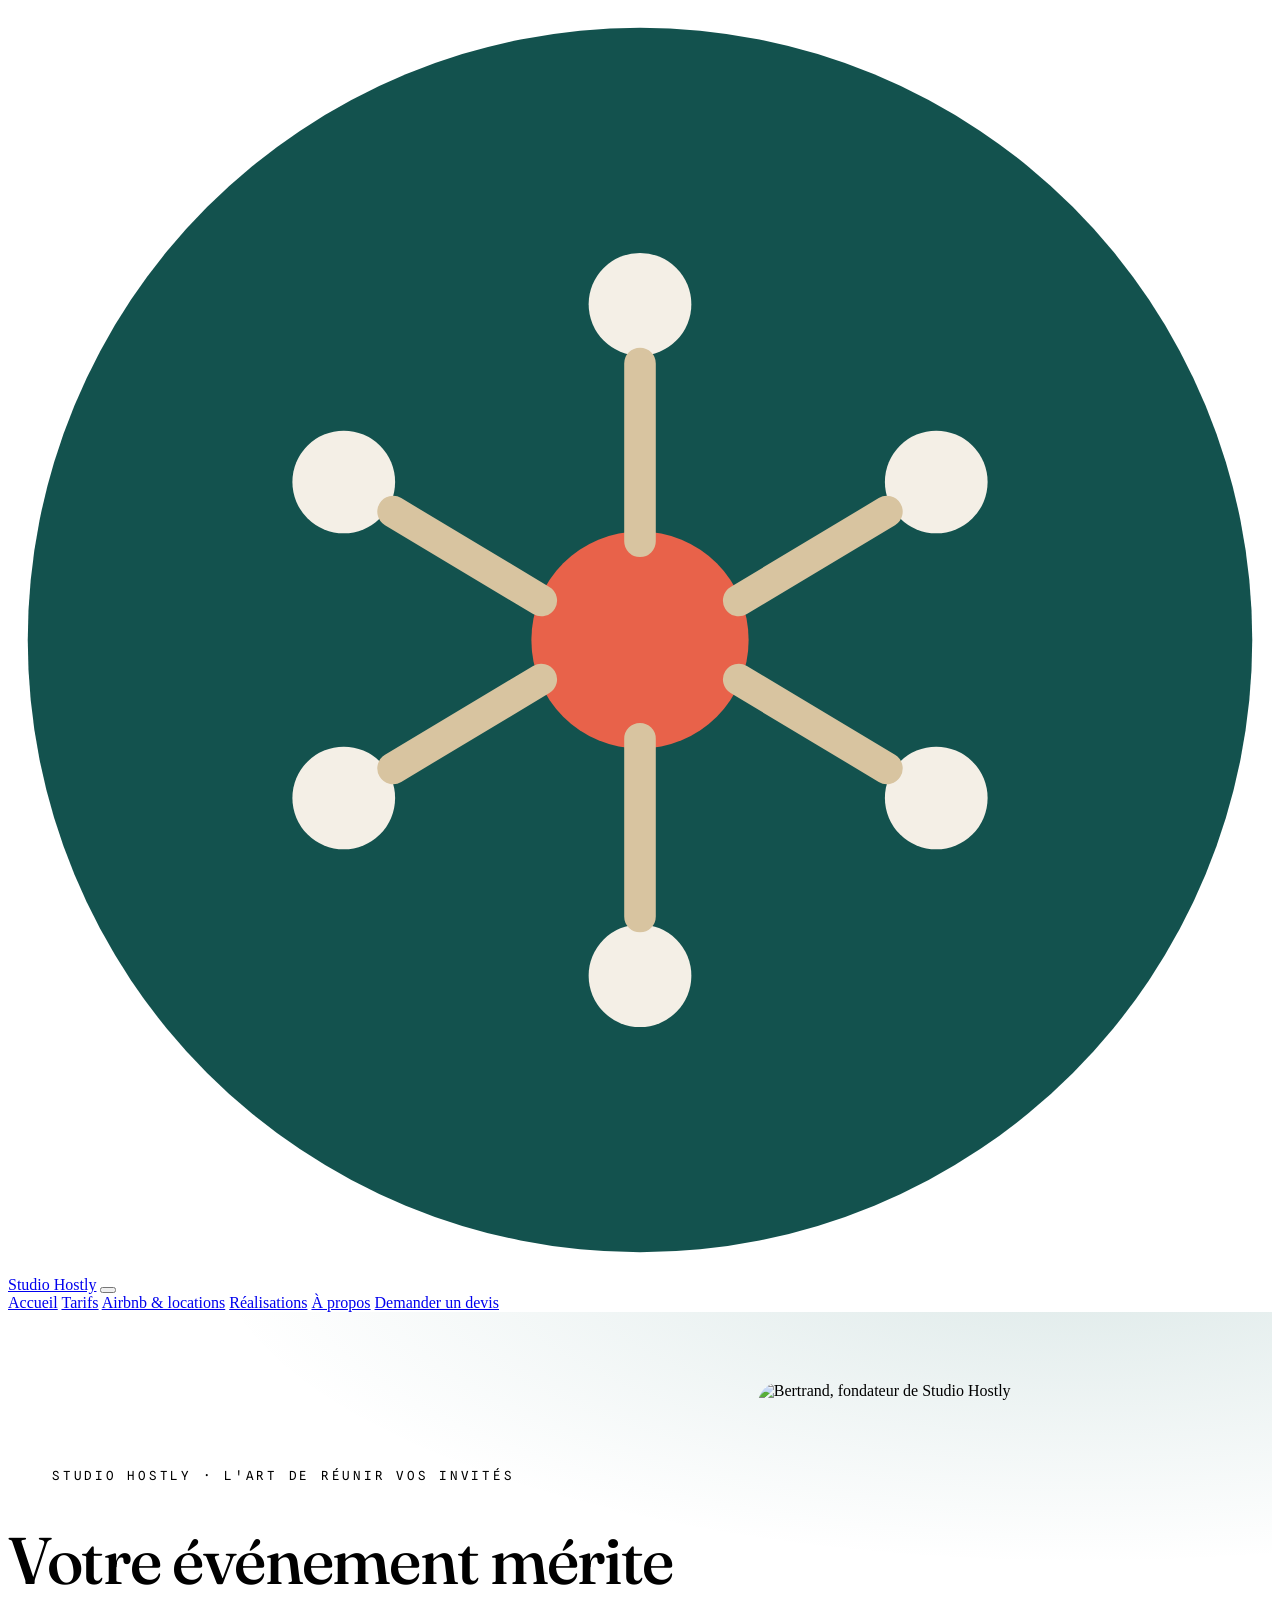
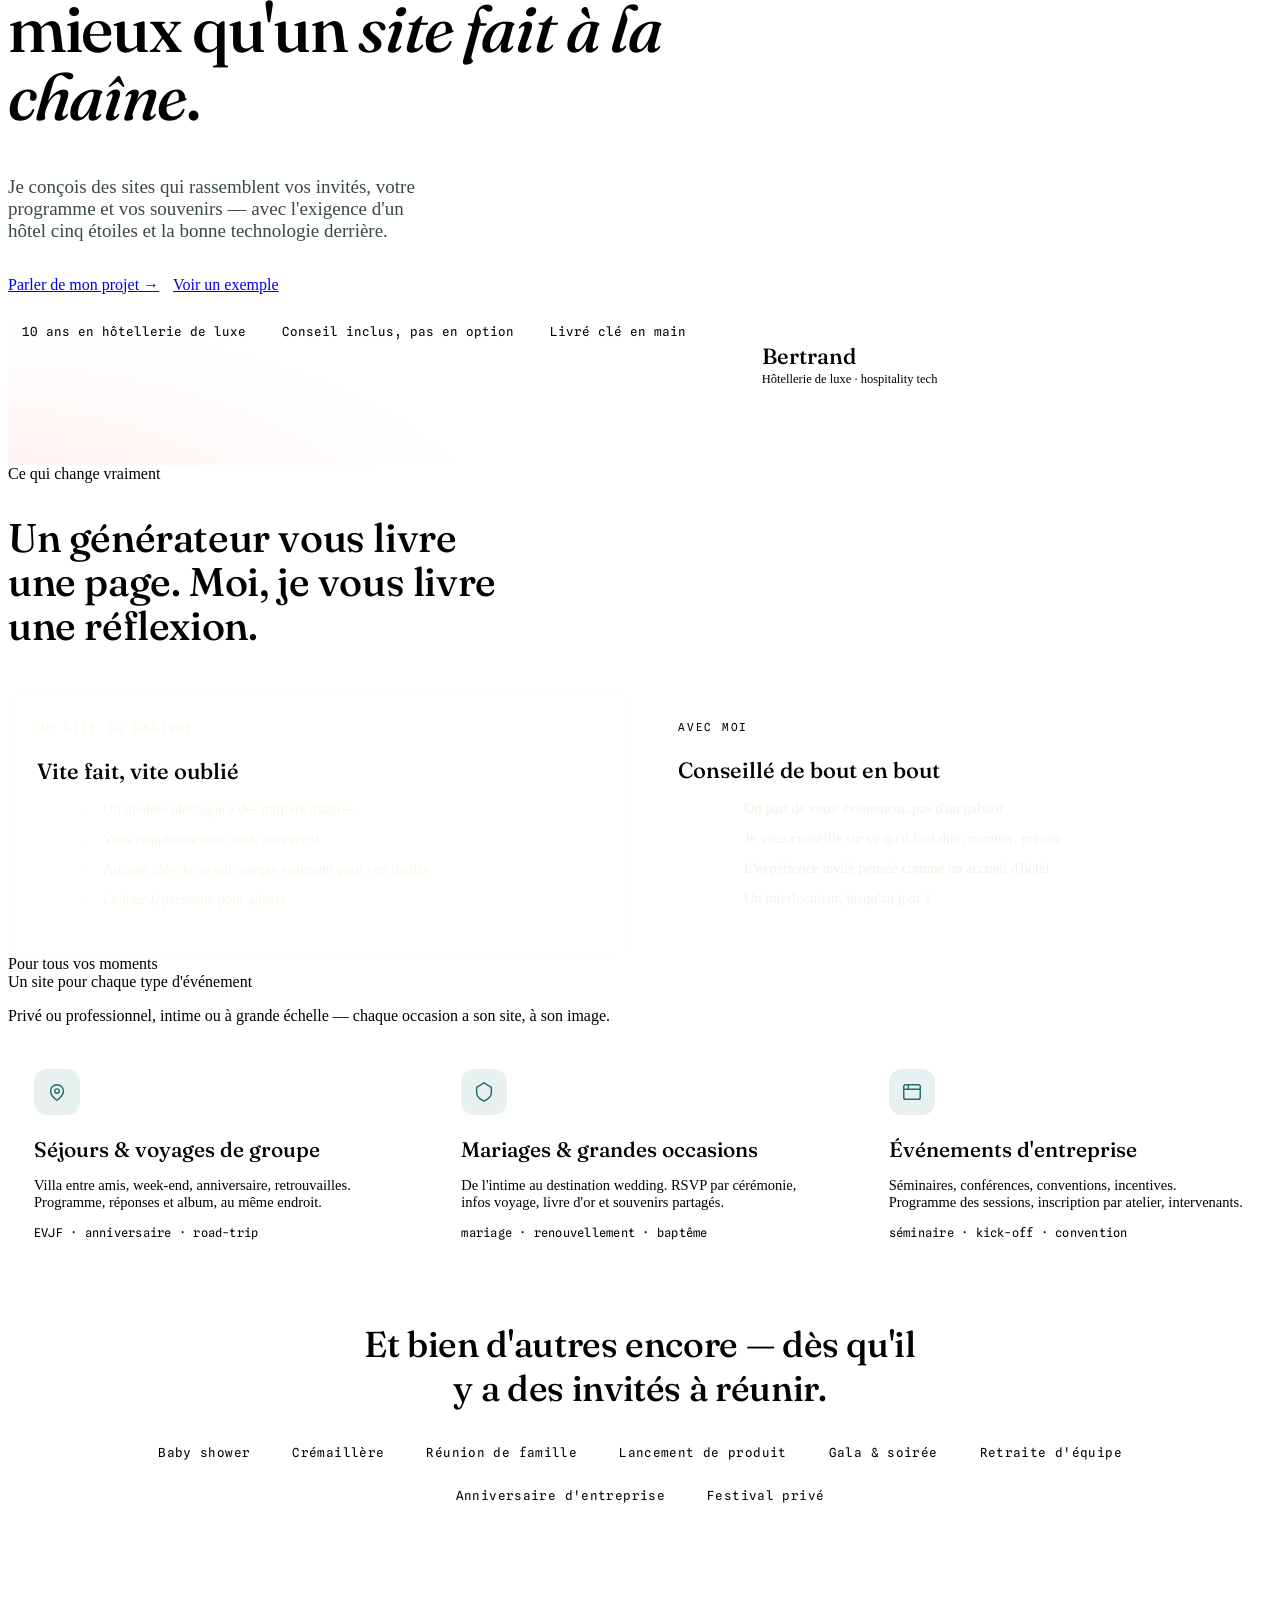
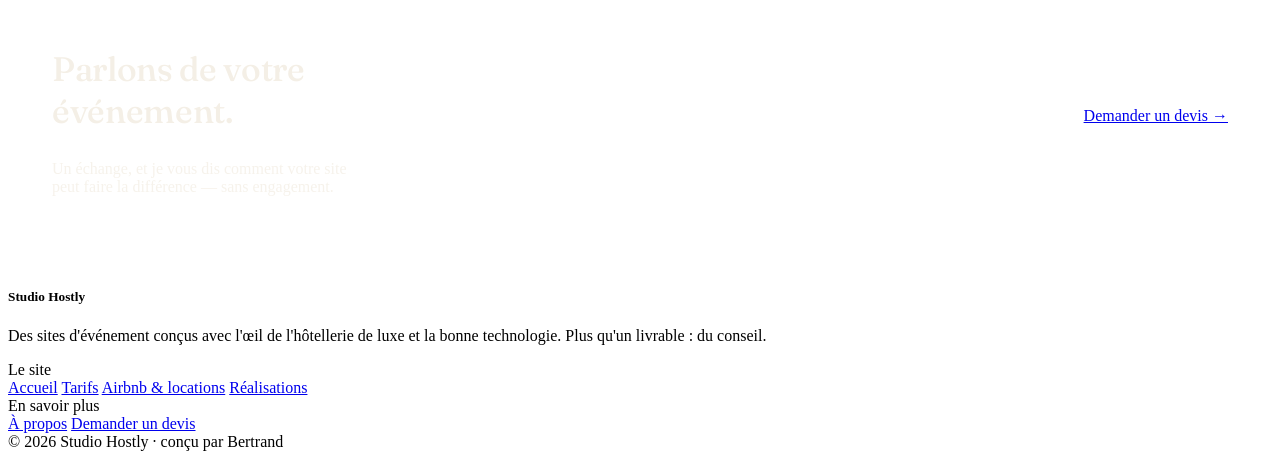
==== index.html @ 723c35ab "Add files via upload" ====
<!DOCTYPE html>
<html lang="fr">
<head>
<meta charset="UTF-8">
<meta name="viewport" content="width=device-width, initial-scale=1.0">
<title>Studio Hostly · Sites d'événement pensés comme un hôtel cinq étoiles</title>
<meta name="description" content="Des sites d'événement sur-mesure, conçus par Bertrand — dix ans d'hôtellerie de luxe et d'hospitality tech. Plus qu'un livrable : du conseil.">
<link rel="preconnect" href="https://fonts.googleapis.com">
<link rel="preconnect" href="https://fonts.gstatic.com" crossorigin>
<link href="https://fonts.googleapis.com/css2?family=Fraunces:ital,opsz,wght@0,9..144,400;0,9..144,500;0,9..144,600;1,9..144,400;1,9..144,500&family=Spline+Sans:wght@400;500;600&family=Spline+Sans+Mono:wght@400;500&display=swap" rel="stylesheet">
<link rel="icon" type="image/svg+xml" href="assets/logo.svg">
<link rel="stylesheet" href="assets/style.css">
<style>
  /* ---- Hero ---- */
  .hero{position:relative;overflow:hidden;padding:70px 0 40px}
  .hero::before{
    content:"";position:absolute;inset:0;pointer-events:none;
    background:
      radial-gradient(120% 75% at 85% -10%,rgba(31,111,106,.16),transparent 58%),
      radial-gradient(80% 55% at -5% 110%,rgba(232,98,74,.10),transparent 55%);
  }
  .hero-grid{position:relative;display:grid;grid-template-columns:1.15fr .85fr;gap:54px;align-items:center}
  .eyebrow{
    font-family:'Spline Sans Mono',monospace;font-size:12.5px;letter-spacing:.22em;
    text-transform:uppercase;color:var(--sea);display:flex;align-items:center;gap:10px;margin-bottom:24px;
  }
  .eyebrow::before{content:"";width:34px;height:1px;background:var(--sea)}
  h1{
    font-family:'Fraunces',serif;font-weight:500;
    font-size:clamp(38px,5.6vw,66px);line-height:1.03;letter-spacing:-.02em;
  }
  h1 em{font-style:italic;color:var(--sea)}
  .hero p.lede{margin-top:24px;font-size:clamp(16px,1.7vw,19px);color:#3a4a47;max-width:46ch}
  .hero-cta{margin-top:34px;display:flex;gap:14px;flex-wrap:wrap}
  .hero-meta{
    margin-top:30px;display:flex;gap:22px;flex-wrap:wrap;
    font-family:'Spline Sans Mono',monospace;font-size:12.5px;color:var(--muted);
  }
  .hero-meta span{display:inline-flex;align-items:center;gap:8px}
  .hero-meta span::before{content:"";width:6px;height:6px;border-radius:50%;background:var(--coral)}

  /* ---- Portrait ---- */
  .portrait-card{position:relative}
  .portrait{
    position:relative;border-radius:22px;overflow:hidden;
    box-shadow:var(--shadow-lg);background:var(--paper-2);
    aspect-ratio:4/5;
  }
  .portrait img{width:100%;height:100%;object-fit:cover;display:block}
  /* placeholder shown until a real photo is dropped in */
  .portrait .ph{
    position:absolute;inset:0;display:flex;flex-direction:column;
    align-items:center;justify-content:center;gap:12px;color:var(--sea-deep);
    background:linear-gradient(160deg,#e9e0cf,#d8c4a0);
  }
  .portrait .ph svg{opacity:.55}
  .portrait .ph small{font-family:'Spline Sans Mono',monospace;font-size:11px;letter-spacing:.14em;text-transform:uppercase}
  .sig{
    position:absolute;left:-14px;bottom:24px;
    background:#fff;border:1px solid var(--line);border-radius:14px;
    padding:14px 18px;box-shadow:var(--shadow);max-width:230px;
  }
  .sig .name{font-family:'Fraunces',serif;font-size:22px;font-weight:500}
  .sig .role{font-size:12.5px;color:var(--muted);margin-top:2px}

  /* ---- Manifesto (advisory vs AI) ---- */
  .manifesto{background:var(--ink);color:var(--paper)}
  .manifesto .sec-kicker{color:var(--sand)}
  .manifesto h2{font-family:'Fraunces',serif;font-weight:500;font-size:clamp(26px,3.6vw,40px);line-height:1.1;letter-spacing:-.01em;max-width:20ch}
  .compare{display:grid;grid-template-columns:1fr 1fr;gap:20px;margin-top:42px}
  .col{border-radius:18px;padding:30px 28px}
  .col.basic{background:rgba(244,239,230,.05);border:1px solid rgba(244,239,230,.14)}
  .col.you{background:linear-gradient(165deg,var(--sea),var(--sea-deep))}
  .col h3{font-family:'Fraunces',serif;font-weight:500;font-size:22px;margin-bottom:6px}
  .col .tag{font-family:'Spline Sans Mono',monospace;font-size:11px;letter-spacing:.16em;text-transform:uppercase;margin-bottom:18px;display:block}
  .col.basic .tag{color:rgba(244,239,230,.55)}
  .col.you .tag{color:var(--sand)}
  .col ul{list-style:none;display:flex;flex-direction:column;gap:13px}
  .col li{font-size:14.5px;padding-left:26px;position:relative;color:rgba(244,239,230,.9)}
  .col.basic li{color:rgba(244,239,230,.6)}
  .col.basic li::before{content:"–";position:absolute;left:4px;color:rgba(244,239,230,.4)}
  .col.you li::before{content:"";position:absolute;left:0;top:7px;width:11px;height:11px;border-radius:50%;border:2px solid var(--sand)}

  /* ---- Event types ---- */
  .types-grid{display:grid;grid-template-columns:repeat(3,1fr);gap:18px;margin-top:8px}
  .type{
    background:var(--card);border:1px solid var(--line);border-radius:18px;
    padding:28px 26px;transition:transform .35s cubic-bezier(.2,.8,.2,1),box-shadow .35s;
  }
  .type:hover{transform:translateY(-5px);box-shadow:var(--shadow-lg)}
  .type .ico{
    width:46px;height:46px;border-radius:13px;display:flex;align-items:center;justify-content:center;
    background:rgba(31,111,106,.1);margin-bottom:18px;
  }
  .type h3{font-family:'Fraunces',serif;font-weight:500;font-size:21px;margin-bottom:8px}
  .type p{font-size:14.5px;color:var(--muted)}
  .type .ex{margin-top:14px;font-family:'Spline Sans Mono',monospace;font-size:12px;color:var(--sea);letter-spacing:.02em}

  /* ---- Banner all events ---- */
  .ribbon{
    background:var(--paper-2);border-radius:22px;padding:44px 40px;text-align:center;
  }
  .ribbon h2{font-family:'Fraunces',serif;font-weight:500;font-size:clamp(24px,3.4vw,36px);letter-spacing:-.01em;max-width:24ch;margin:0 auto}
  .pills{display:flex;flex-wrap:wrap;gap:10px;justify-content:center;margin-top:26px}
  .pill{
    font-family:'Spline Sans Mono',monospace;font-size:12.5px;letter-spacing:.03em;
    background:#fff;border:1px solid var(--line);border-radius:100px;padding:9px 16px;color:var(--sea-deep);
  }

  /* ---- CTA strip ---- */
  .cta-strip{
    background:linear-gradient(160deg,var(--sea-deep),var(--sea));color:#f4efe6;
    border-radius:24px;padding:54px 44px;display:flex;align-items:center;justify-content:space-between;gap:30px;flex-wrap:wrap;
  }
  .cta-strip h2{font-family:'Fraunces',serif;font-weight:500;font-size:clamp(24px,3.2vw,34px);max-width:18ch;letter-spacing:-.01em}
  .cta-strip p{color:rgba(244,239,230,.8);margin-top:8px;max-width:40ch}

  @media(max-width:820px){
    .hero-grid{grid-template-columns:1fr;gap:40px}
    .portrait-card{max-width:360px}
    .compare{grid-template-columns:1fr}
    .types-grid{grid-template-columns:1fr}
    .cta-strip{flex-direction:column;align-items:flex-start}
  }
</style>
</head>
<body>

<!-- NAV -->
<nav class="nav">
  <div class="nav-inner">
    <a href="index.html" class="brand"><svg class="mark" viewBox="0 0 64 64" fill="none" xmlns="http://www.w3.org/2000/svg" aria-label="Studio Hostly"><circle cx="32" cy="32" r="31" fill="#13524e"/><circle cx="32" cy="32" r="5.5" fill="#e8624a"/><circle cx="32" cy="15" r="2.6" fill="#f4efe6"/><circle cx="47" cy="24" r="2.6" fill="#f4efe6"/><circle cx="47" cy="40" r="2.6" fill="#f4efe6"/><circle cx="32" cy="49" r="2.6" fill="#f4efe6"/><circle cx="17" cy="40" r="2.6" fill="#f4efe6"/><circle cx="17" cy="24" r="2.6" fill="#f4efe6"/><path d="M32 18 L32 27 M44.5 25.5 L37 30 M44.5 38.5 L37 34 M32 46 L32 37 M19.5 38.5 L27 34 M19.5 25.5 L27 30" stroke="#d8c4a0" stroke-width="1.6" stroke-linecap="round"/></svg>Studio Hostly</a>
    <button class="burger" aria-label="Menu"><span></span><span></span><span></span></button>
    <div class="nav-links">
      <a href="index.html" class="active">Accueil</a>
      <a href="tarifs.html">Tarifs</a>
      <a href="airbnb.html">Airbnb &amp; locations</a>
      <a href="realisations.html">Réalisations</a>
      <a href="a-propos.html">À propos</a>
      <a href="contact.html" class="nav-cta">Demander un devis</a>
    </div>
  </div>
</nav>

<!-- HERO -->
<header class="hero">
  <div class="wrap hero-grid">
    <div>
      <div class="eyebrow">Studio Hostly · l'art de réunir vos invités</div>
      <h1>Votre événement mérite mieux qu'un <em>site fait à la chaîne</em>.</h1>
      <p class="lede">Je conçois des sites qui rassemblent vos invités, votre programme et vos souvenirs — avec l'exigence d'un hôtel cinq étoiles et la bonne technologie derrière.</p>
      <div class="hero-cta">
        <a href="contact.html" class="btn btn-primary">Parler de mon projet →</a>
        <a href="realisations.html" class="btn btn-ghost">Voir un exemple</a>
      </div>
      <div class="hero-meta">
        <span>10 ans en hôtellerie de luxe</span>
        <span>Conseil inclus, pas en option</span>
        <span>Livré clé en main</span>
      </div>
    </div>

    <div class="portrait-card">
      <div class="portrait">
        <img src="assets/bertrand.jpg" alt="Bertrand, fondateur de Studio Hostly">
      </div>
      <div class="sig">
        <div class="name">Bertrand</div>
        <div class="role">Hôtellerie de luxe · hospitality tech</div>
      </div>
    </div>
  </div>
</header>

<!-- MANIFESTO : advisory vs basic AI -->
<section class="manifesto">
  <div class="wrap">
    <div class="reveal">
      <div class="sec-kicker">Ce qui change vraiment</div>
      <h2>Un générateur vous livre une page. Moi, je vous livre une réflexion.</h2>
    </div>
    <div class="compare reveal">
      <div class="col basic">
        <span class="tag">Un site IA basique</span>
        <h3>Vite fait, vite oublié</h3>
        <ul>
          <li>Un modèle identique à des milliers d'autres</li>
          <li>Vous remplissez tout, seul, sans recul</li>
          <li>Aucune idée de ce qui compte vraiment pour vos invités</li>
          <li>Le jour J, personne pour ajuster</li>
        </ul>
      </div>
      <div class="col you">
        <span class="tag">Avec moi</span>
        <h3>Conseillé de bout en bout</h3>
        <ul>
          <li>On part de votre événement, pas d'un gabarit</li>
          <li>Je vous conseille sur ce qu'il faut dire, montrer, prévoir</li>
          <li>L'expérience invité pensée comme un accueil d'hôtel</li>
          <li>Un interlocuteur, jusqu'au jour J</li>
        </ul>
      </div>
    </div>
  </div>
</section>

<!-- EVENT TYPES -->
<section>
  <div class="wrap">
    <div class="sec-head reveal">
      <div class="sec-kicker">Pour tous vos moments</div>
      <div class="sec-title">Un site pour chaque type d'événement</div>
      <p>Privé ou professionnel, intime ou à grande échelle — chaque occasion a son site, à son image.</p>
    </div>
    <div class="types-grid">
      <div class="type reveal">
        <div class="ico"><svg width="22" height="22" viewBox="0 0 24 24" fill="none" stroke="#1f6f6a" stroke-width="1.6"><path d="M12 21s-7-4.6-7-10a7 7 0 0 1 14 0c0 5.4-7 10-7 10z"/><circle cx="12" cy="11" r="2.4"/></svg></div>
        <h3>Séjours &amp; voyages de groupe</h3>
        <p>Villa entre amis, week-end, anniversaire, retrouvailles. Programme, réponses et album, au même endroit.</p>
        <div class="ex">EVJF · anniversaire · road-trip</div>
      </div>
      <div class="type reveal">
        <div class="ico"><svg width="22" height="22" viewBox="0 0 24 24" fill="none" stroke="#1f6f6a" stroke-width="1.6"><path d="M12 2 4 7v6c0 5 8 9 8 9s8-4 8-9V7z"/></svg></div>
        <h3>Mariages &amp; grandes occasions</h3>
        <p>De l'intime au destination wedding. RSVP par cérémonie, infos voyage, livre d'or et souvenirs partagés.</p>
        <div class="ex">mariage · renouvellement · baptême</div>
      </div>
      <div class="type reveal">
        <div class="ico"><svg width="22" height="22" viewBox="0 0 24 24" fill="none" stroke="#1f6f6a" stroke-width="1.6"><rect x="3" y="4" width="18" height="16" rx="2"/><path d="M3 9h18M8 4v5"/></svg></div>
        <h3>Événements d'entreprise</h3>
        <p>Séminaires, conférences, conventions, incentives. Programme des sessions, inscription par atelier, intervenants.</p>
        <div class="ex">séminaire · kick-off · convention</div>
      </div>
    </div>
  </div>
</section>

<!-- RIBBON : all events -->
<section style="padding-top:10px">
  <div class="wrap">
    <div class="ribbon reveal">
      <h2>Et bien d'autres encore — dès qu'il y a des invités à réunir.</h2>
      <div class="pills">
        <span class="pill">Baby shower</span>
        <span class="pill">Crémaillère</span>
        <span class="pill">Réunion de famille</span>
        <span class="pill">Lancement de produit</span>
        <span class="pill">Gala &amp; soirée</span>
        <span class="pill">Retraite d'équipe</span>
        <span class="pill">Anniversaire d'entreprise</span>
        <span class="pill">Festival privé</span>
      </div>
    </div>
  </div>
</section>

<!-- CTA -->
<section style="padding-top:10px">
  <div class="wrap">
    <div class="cta-strip reveal">
      <div>
        <h2>Parlons de votre événement.</h2>
        <p>Un échange, et je vous dis comment votre site peut faire la différence — sans engagement.</p>
      </div>
      <a href="contact.html" class="btn btn-primary">Demander un devis →</a>
    </div>
  </div>
</section>

<!-- FOOTER -->
<footer class="foot">
  <div class="foot-inner">
    <div>
      <h5>Studio Hostly</h5>
      <p>Des sites d'événement conçus avec l'œil de l'hôtellerie de luxe et la bonne technologie. Plus qu'un livrable : du conseil.</p>
    </div>
    <div>
      <div class="foot-label">Le site</div>
      <a href="index.html">Accueil</a>
      <a href="tarifs.html">Tarifs</a>
      <a href="airbnb.html">Airbnb &amp; locations</a>
      <a href="realisations.html">Réalisations</a>
    </div>
    <div>
      <div class="foot-label">En savoir plus</div>
      <a href="a-propos.html">À propos</a>
      <a href="contact.html">Demander un devis</a>
    </div>
  </div>
  <div class="foot-bottom">© 2026 Studio Hostly · conçu par Bertrand</div>
</footer>

<script src="assets/app.js"></script>
</body>
</html>
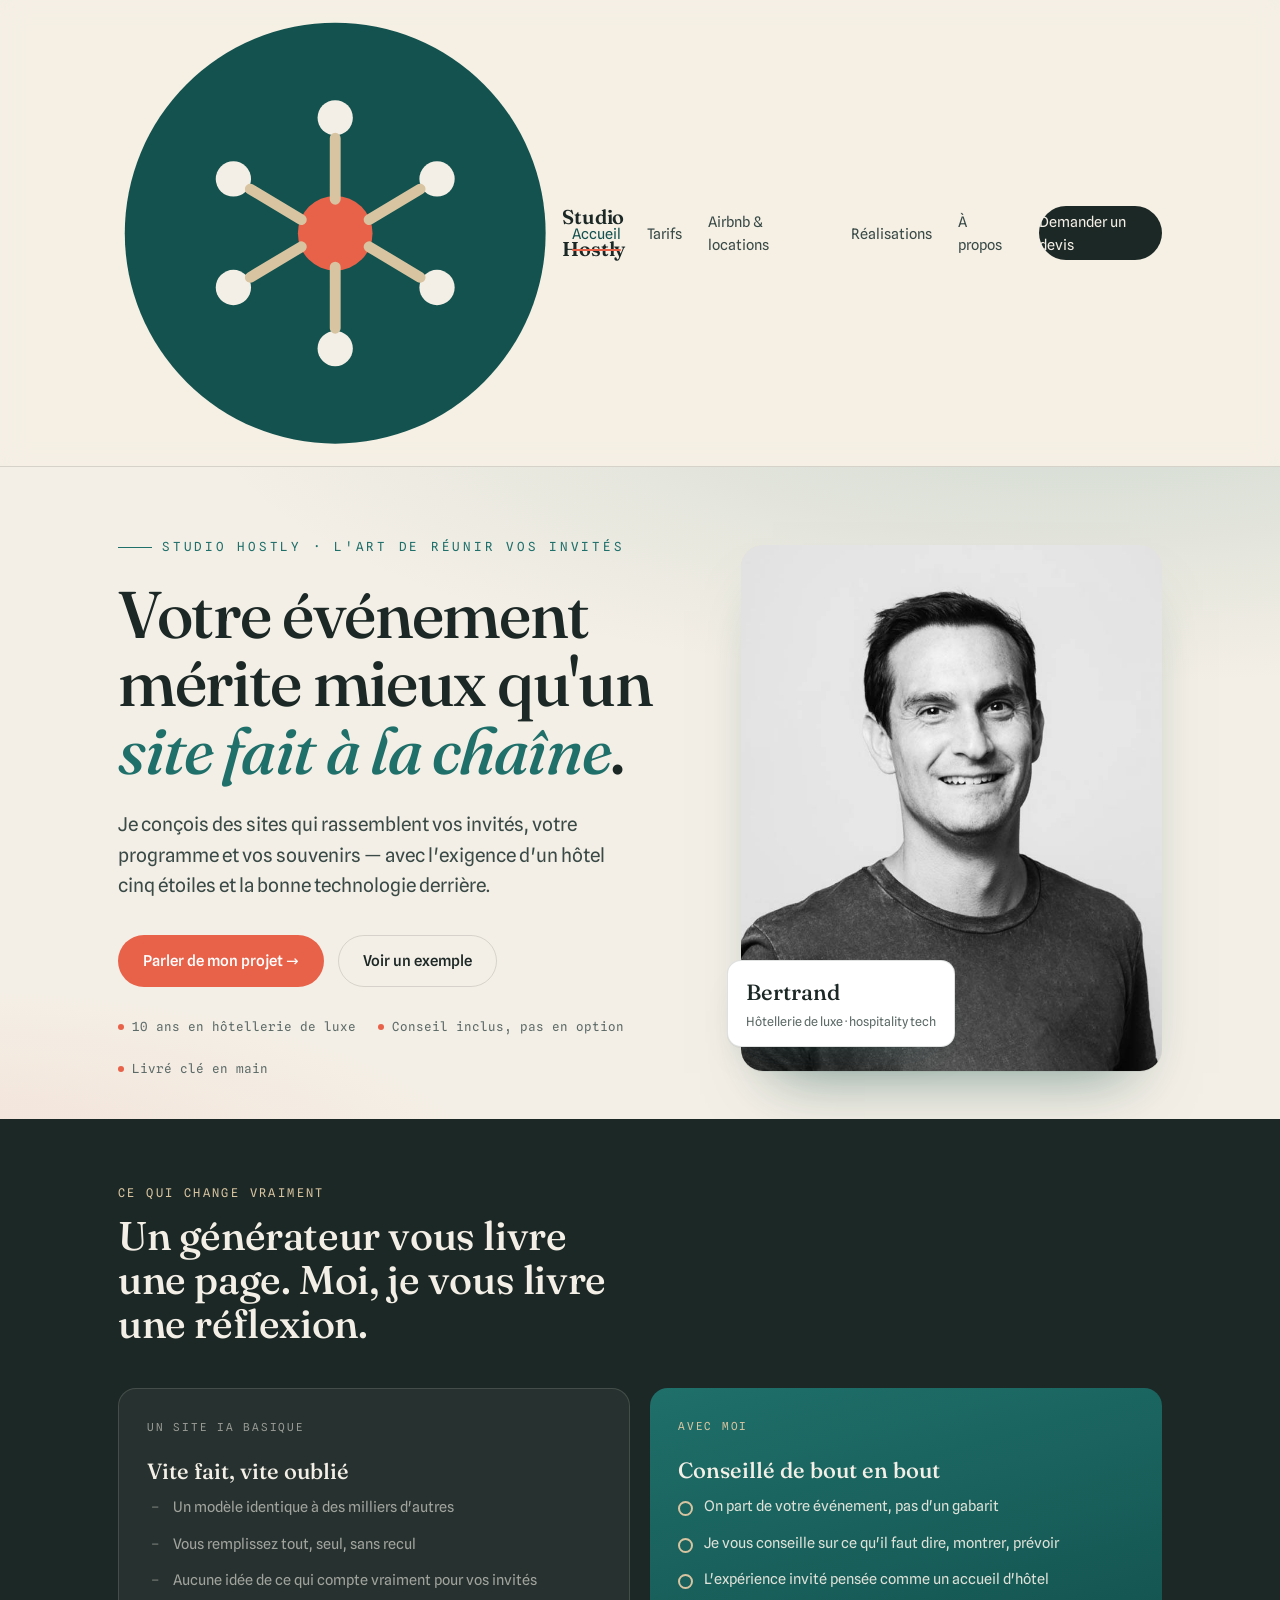
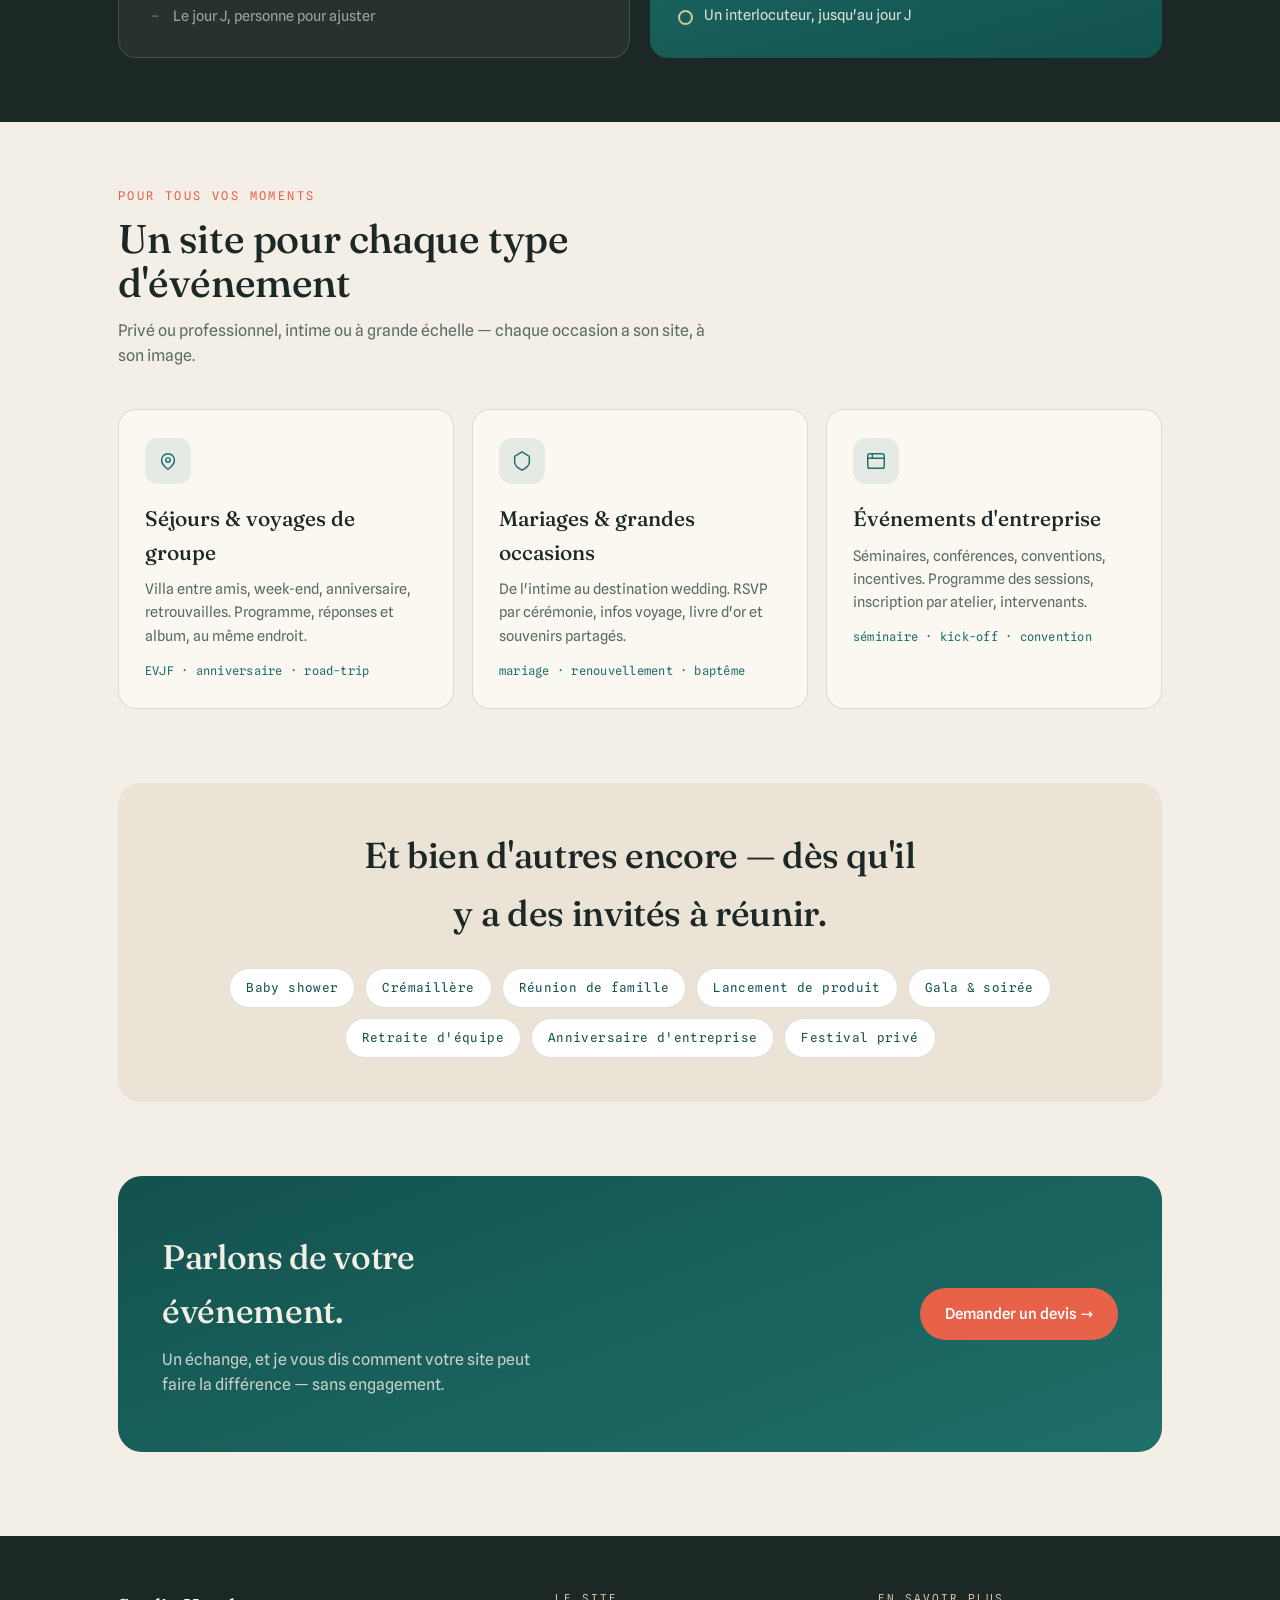
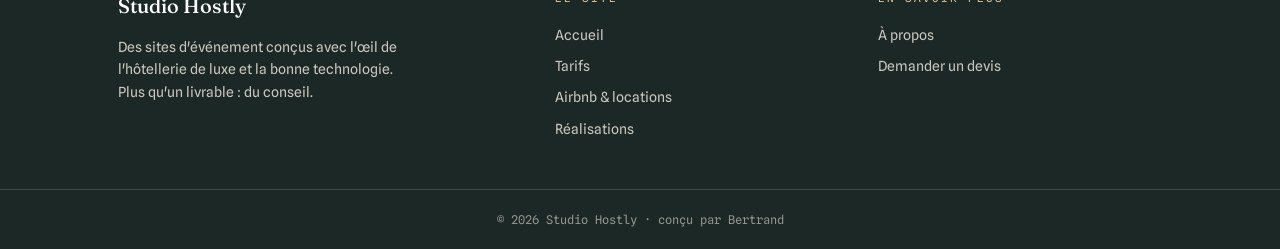
==== commit b652a44e: "Update image source path for Bertrand's portraitFix portrait image path" ====
--- a/index.html
+++ b/index.html
@@ -162,7 +162,7 @@
 
     <div class="portrait-card">
       <div class="portrait">
-        <img src="assets/bertrand.jpg" alt="Bertrand, fondateur de Studio Hostly">
+        <img src="bertrand.jpg" alt="Bertrand, fondateur de Studio Hostly">
       </div>
       <div class="sig">
         <div class="name">Bertrand</div>
--- a/assets/style.css
+++ b/assets/style.css
@@ -0,0 +1,135 @@
+/* ============================================================
+   Sur-Mesure — feuille de style partagée
+   Palette hôtellerie / bord de mer · classe & contemporain
+   ============================================================ */
+:root{
+  --ink:#1c2826;
+  --paper:#f4efe6;
+  --paper-2:#ebe3d5;
+  --card:#fbf8f1;
+  --sea:#1f6f6a;
+  --sea-deep:#13524e;
+  --coral:#e8624a;
+  --sand:#d8c4a0;
+  --muted:#5d6b68;
+  --line:rgba(28,40,38,.14);
+  --shadow:0 1px 0 rgba(28,40,38,.06), 0 18px 40px -28px rgba(19,82,78,.5);
+  --shadow-lg:0 1px 0 rgba(28,40,38,.06), 0 34px 60px -32px rgba(19,82,78,.55);
+}
+*{box-sizing:border-box;margin:0;padding:0}
+html{scroll-behavior:smooth}
+body{
+  background:var(--paper);color:var(--ink);
+  font-family:'Spline Sans',system-ui,sans-serif;
+  line-height:1.6;-webkit-font-smoothing:antialiased;overflow-x:hidden;
+}
+a{color:inherit;text-decoration:none}
+.wrap{max-width:1100px;margin:0 auto;padding:0 28px}
+.serif{font-family:'Fraunces',serif}
+.mono{font-family:'Spline Sans Mono',monospace}
+
+/* ---------- Nav ---------- */
+.nav{
+  position:sticky;top:0;z-index:50;
+  background:rgba(244,239,230,.82);
+  backdrop-filter:saturate(180%) blur(14px);
+  border-bottom:1px solid var(--line);
+}
+.nav-inner{
+  max-width:1100px;margin:0 auto;padding:16px 28px;
+  display:flex;align-items:center;justify-content:space-between;gap:20px;
+}
+.brand{
+  font-family:'Fraunces',serif;font-weight:600;font-size:20px;letter-spacing:-.01em;
+  display:flex;align-items:center;gap:10px;
+}
+.brand .mark{
+  width:30px;height:30px;flex:none;display:block;
+}
+.brand .mark svg, .brand svg.mark{width:100%;height:100%;display:block}
+.nav-links{display:flex;gap:26px;align-items:center}
+.nav-links a{
+  font-size:14.5px;color:#3a4a47;position:relative;padding:4px 0;
+  transition:color .2s;
+}
+.nav-links a:hover{color:var(--sea-deep)}
+.nav-links a.active{color:var(--sea-deep)}
+.nav-links a.active::after{
+  content:"";position:absolute;left:0;right:0;bottom:-2px;height:2px;
+  background:var(--coral);border-radius:2px;
+}
+.nav-cta{
+  background:var(--ink);color:var(--paper)!important;
+  padding:9px 18px;border-radius:100px;font-size:14px;
+  transition:transform .2s,background .2s;
+}
+.nav-cta:hover{transform:translateY(-1px);background:var(--sea-deep)}
+.burger{display:none;background:none;border:0;cursor:pointer;padding:6px}
+.burger span{display:block;width:22px;height:2px;background:var(--ink);margin:4px 0;border-radius:2px;transition:.3s}
+
+/* ---------- Buttons ---------- */
+.btn{
+  display:inline-flex;align-items:center;gap:9px;
+  font-size:15px;font-weight:500;padding:13px 24px;border-radius:100px;
+  cursor:pointer;border:1px solid transparent;transition:transform .2s,box-shadow .2s,background .2s;
+}
+.btn-primary{background:var(--coral);color:#fff}
+.btn-primary:hover{transform:translateY(-2px);box-shadow:0 14px 28px -14px rgba(232,98,74,.7)}
+.btn-ghost{background:transparent;border-color:var(--line);color:var(--ink)}
+.btn-ghost:hover{border-color:var(--sea);color:var(--sea-deep)}
+.btn-dark{background:var(--ink);color:var(--paper)}
+.btn-dark:hover{transform:translateY(-2px);background:var(--sea-deep)}
+
+/* ---------- Section helpers ---------- */
+section{padding:64px 0}
+.sec-kicker{
+  font-family:'Spline Sans Mono',monospace;font-size:12px;
+  letter-spacing:.2em;text-transform:uppercase;color:var(--coral);margin-bottom:12px;
+}
+.sec-title{
+  font-family:'Fraunces',serif;font-weight:500;
+  font-size:clamp(26px,4vw,40px);letter-spacing:-.01em;line-height:1.08;
+}
+.sec-head{margin-bottom:40px;max-width:60ch}
+.sec-head p{margin-top:14px;color:var(--muted);font-size:16px}
+
+/* ---------- Footer ---------- */
+.foot{
+  background:var(--ink);color:rgba(244,239,230,.8);margin-top:20px;
+}
+.foot-inner{
+  max-width:1100px;margin:0 auto;padding:54px 28px 40px;
+  display:grid;grid-template-columns:1.4fr 1fr 1fr;gap:40px;
+}
+.foot h5{font-family:'Fraunces',serif;color:#fff;font-weight:500;font-size:20px;margin-bottom:14px}
+.foot p{font-size:14px;max-width:38ch}
+.foot a{display:block;font-size:14px;color:rgba(244,239,230,.8);margin-bottom:9px;transition:color .2s}
+.foot a:hover{color:#fff}
+.foot-label{font-family:'Spline Sans Mono',monospace;font-size:11px;letter-spacing:.18em;text-transform:uppercase;color:var(--sand);margin-bottom:16px}
+.foot-bottom{
+  border-top:1px solid rgba(244,239,230,.16);
+  padding:20px 28px;text-align:center;
+  font-family:'Spline Sans Mono',monospace;font-size:12px;color:rgba(244,239,230,.55);
+}
+
+/* ---------- Reveal animation ---------- */
+.reveal{opacity:0;transform:translateY(18px);transition:opacity .7s ease,transform .7s ease}
+.reveal.in{opacity:1;transform:none}
+
+@media(max-width:820px){
+  .nav-links{
+    position:fixed;inset:64px 0 auto 0;flex-direction:column;gap:0;
+    background:var(--paper);border-bottom:1px solid var(--line);
+    padding:8px 28px 20px;transform:translateY(-120%);transition:transform .35s;
+  }
+  .nav-links.open{transform:none}
+  .nav-links a{padding:13px 0;border-bottom:1px solid var(--line);width:100%}
+  .nav-links a.active::after{display:none}
+  .nav-cta{align-self:flex-start;margin-top:10px}
+  .burger{display:block}
+  .foot-inner{grid-template-columns:1fr;gap:30px}
+}
+@media(prefers-reduced-motion:reduce){
+  *{animation:none!important;transition:none!important;scroll-behavior:auto}
+  .reveal{opacity:1;transform:none}
+}
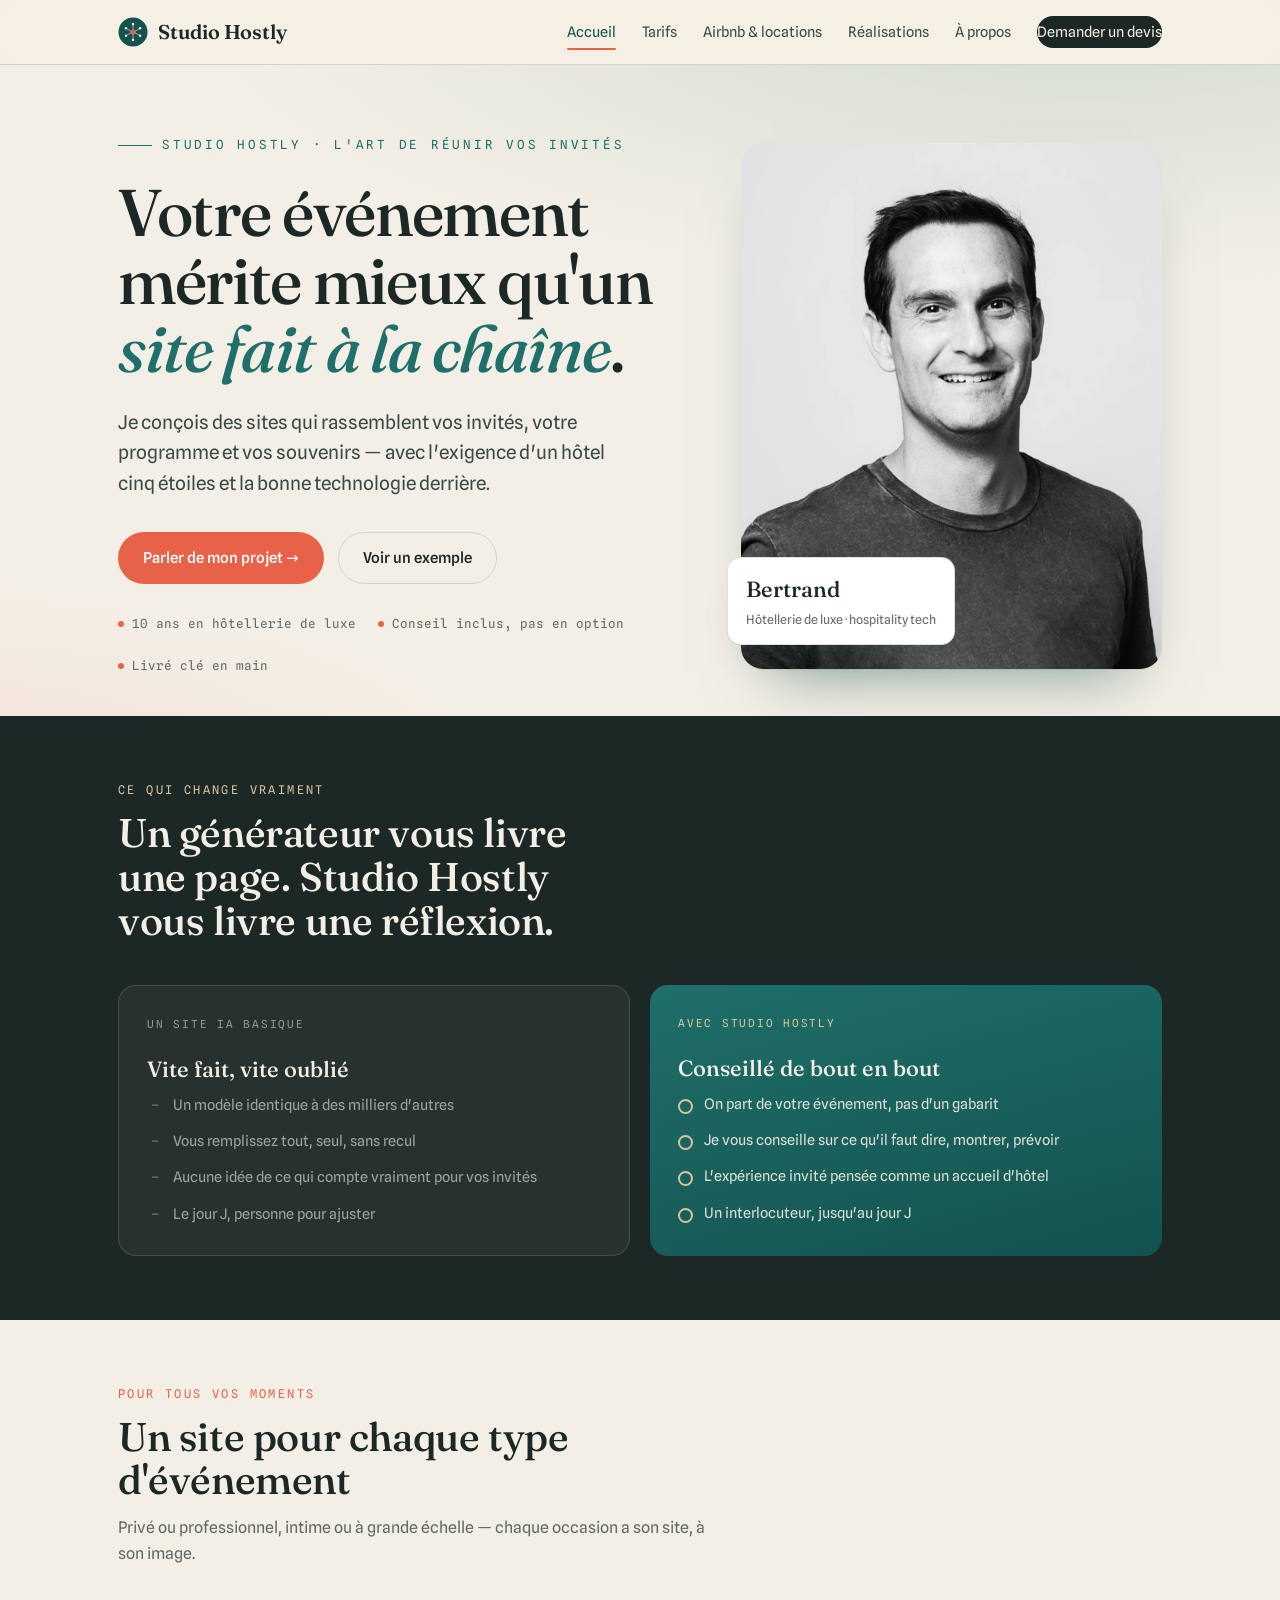
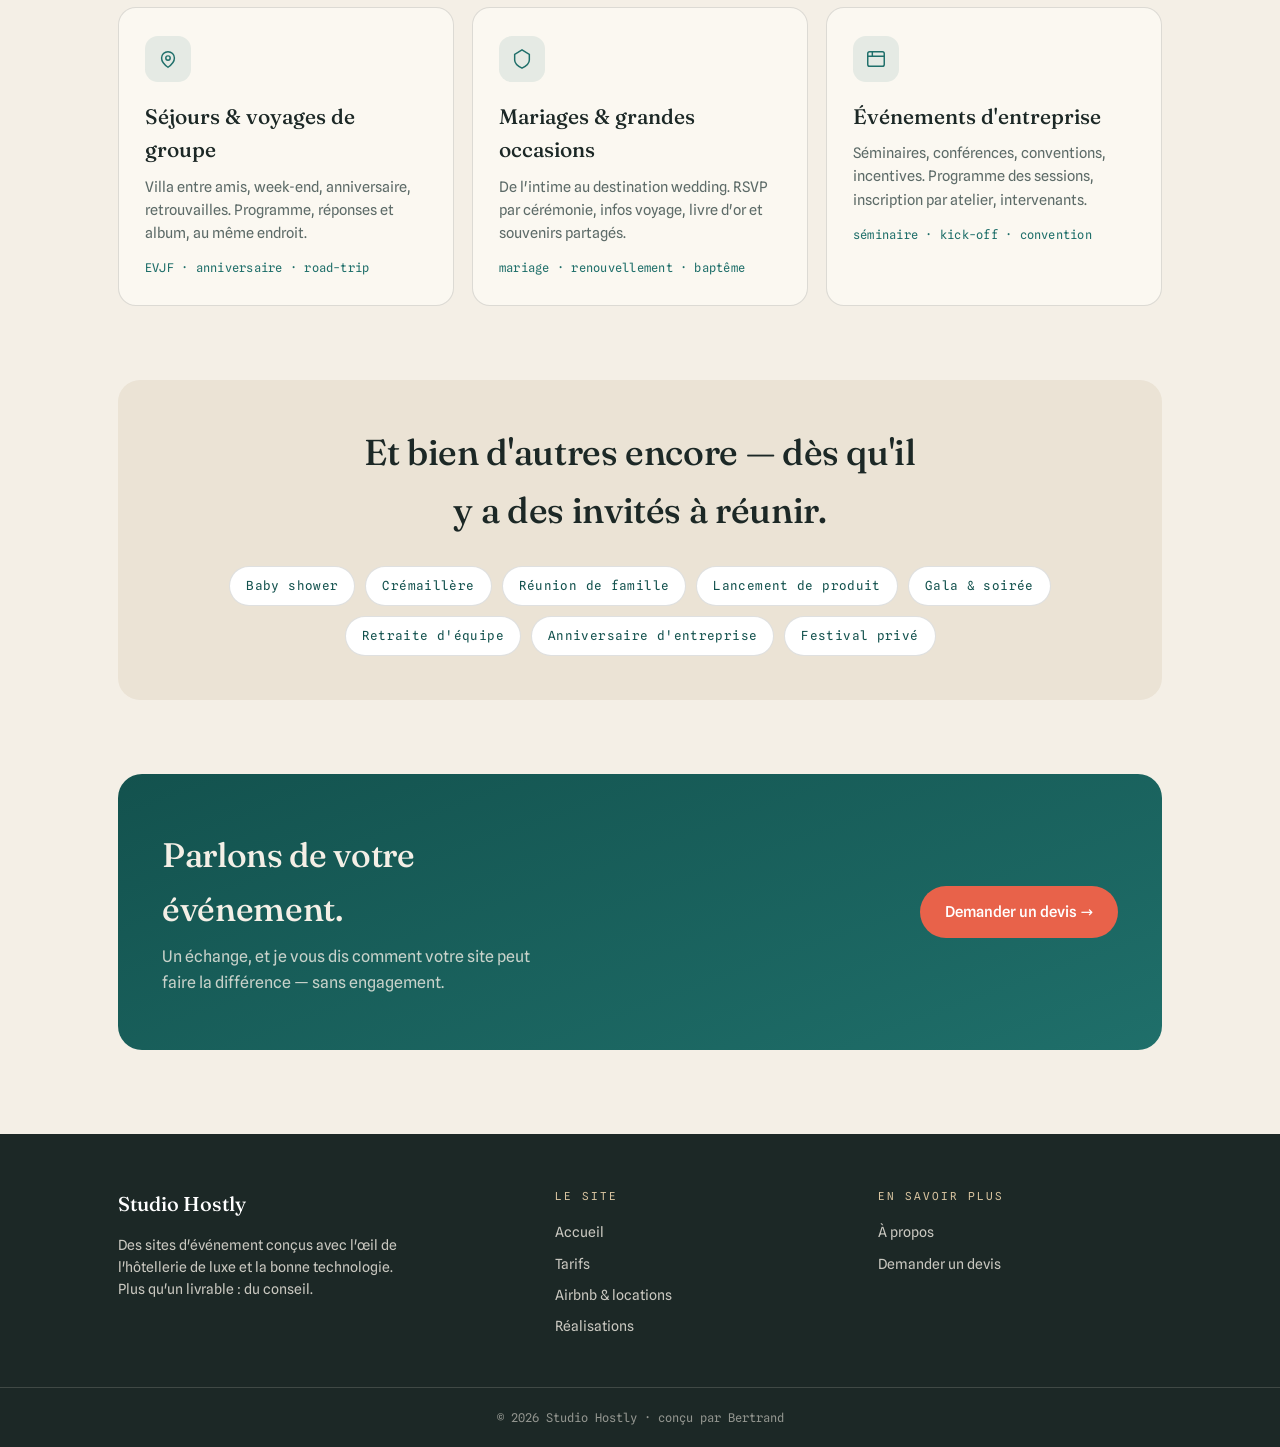
==== commit 9b846ccc: "Update text to include 'Studio Hostly' brandingReword manifesto copy (less first-person)" ====
--- a/index.html
+++ b/index.html
@@ -177,7 +177,7 @@
   <div class="wrap">
     <div class="reveal">
       <div class="sec-kicker">Ce qui change vraiment</div>
-      <h2>Un générateur vous livre une page. Moi, je vous livre une réflexion.</h2>
+      <h2>Un générateur vous livre une page. Studio Hostly vous livre une réflexion.</h2>
     </div>
     <div class="compare reveal">
       <div class="col basic">
@@ -191,7 +191,7 @@
         </ul>
       </div>
       <div class="col you">
-        <span class="tag">Avec moi</span>
+        <span class="tag">Avec Studio Hostly</span>
         <h3>Conseillé de bout en bout</h3>
         <ul>
           <li>On part de votre événement, pas d'un gabarit</li>
--- a/assets/style.css
+++ b/assets/style.css
@@ -46,7 +46,7 @@
 .brand .mark{
   width:30px;height:30px;flex:none;display:block;
 }
-.brand .mark svg, .brand svg.mark{width:100%;height:100%;display:block}
+.brand .mark svg{width:100%;height:100%;display:block}
 .nav-links{display:flex;gap:26px;align-items:center}
 .nav-links a{
   font-size:14.5px;color:#3a4a47;position:relative;padding:4px 0;
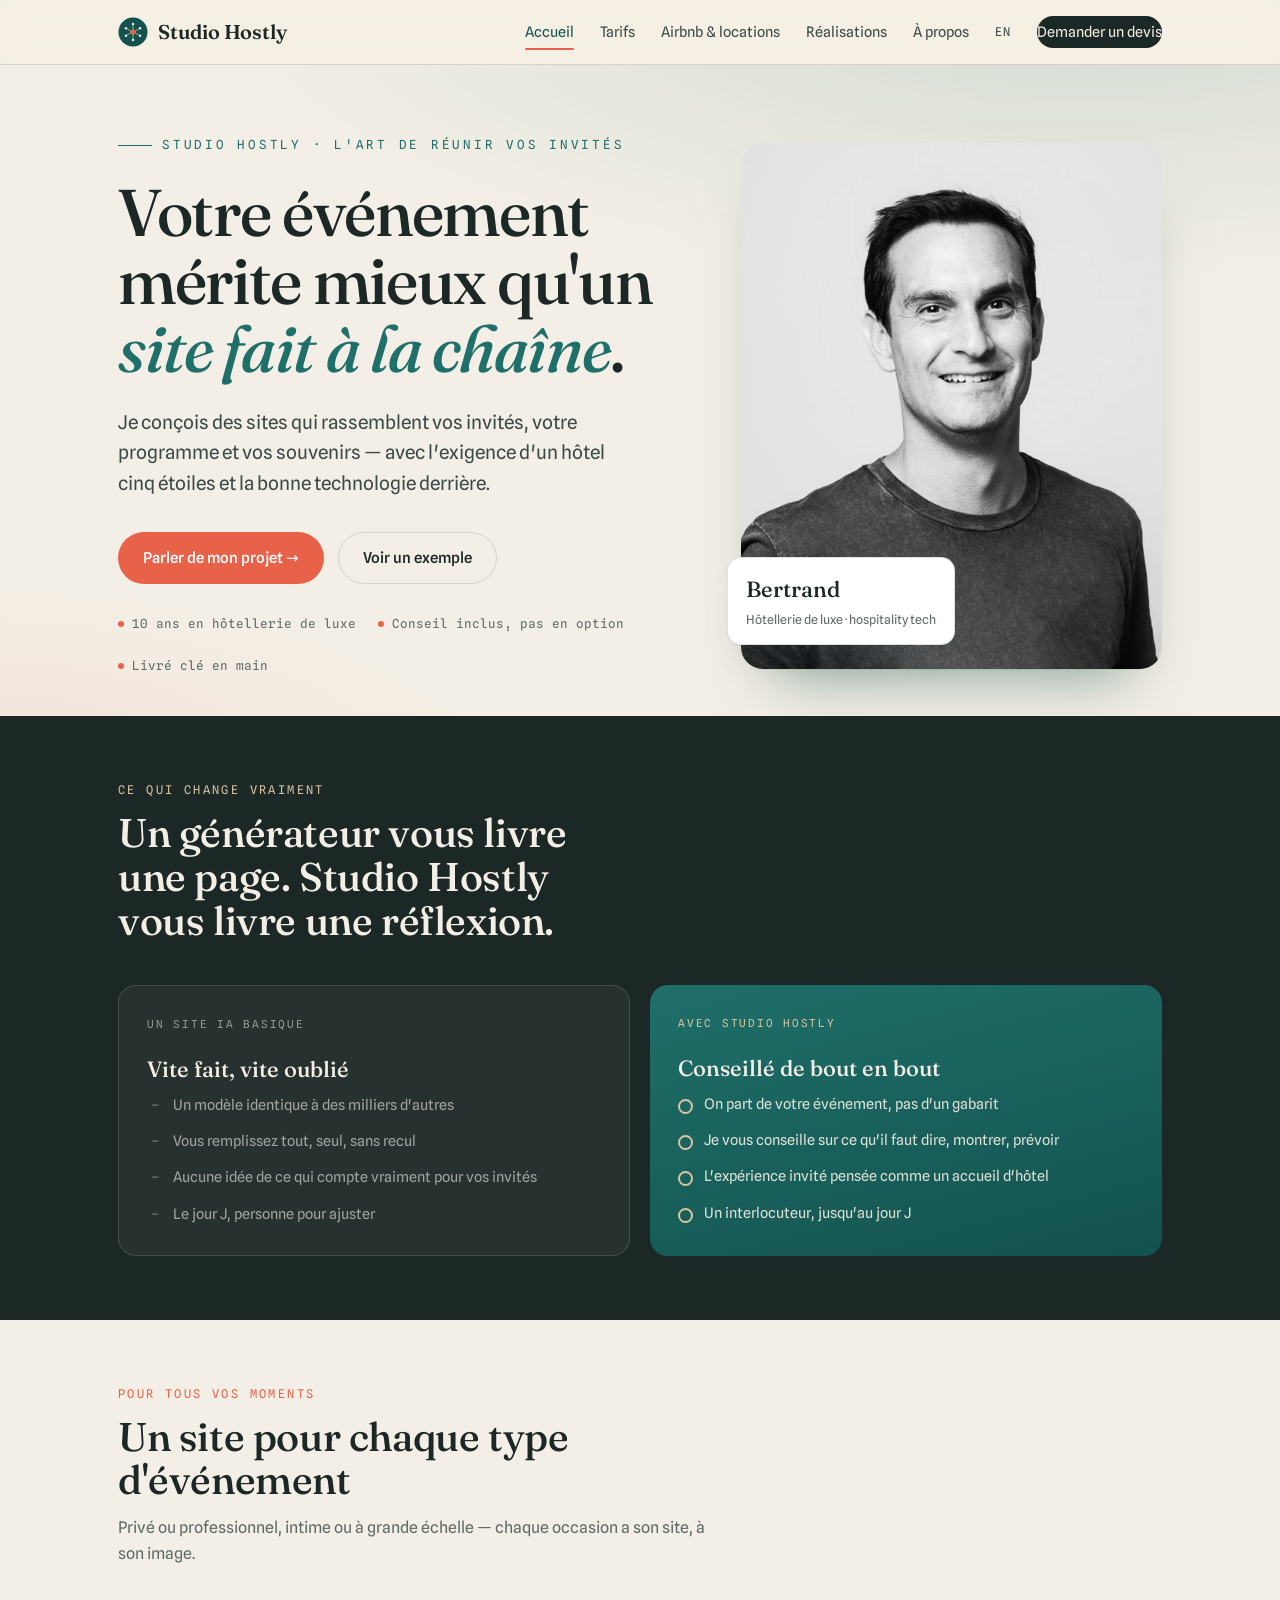
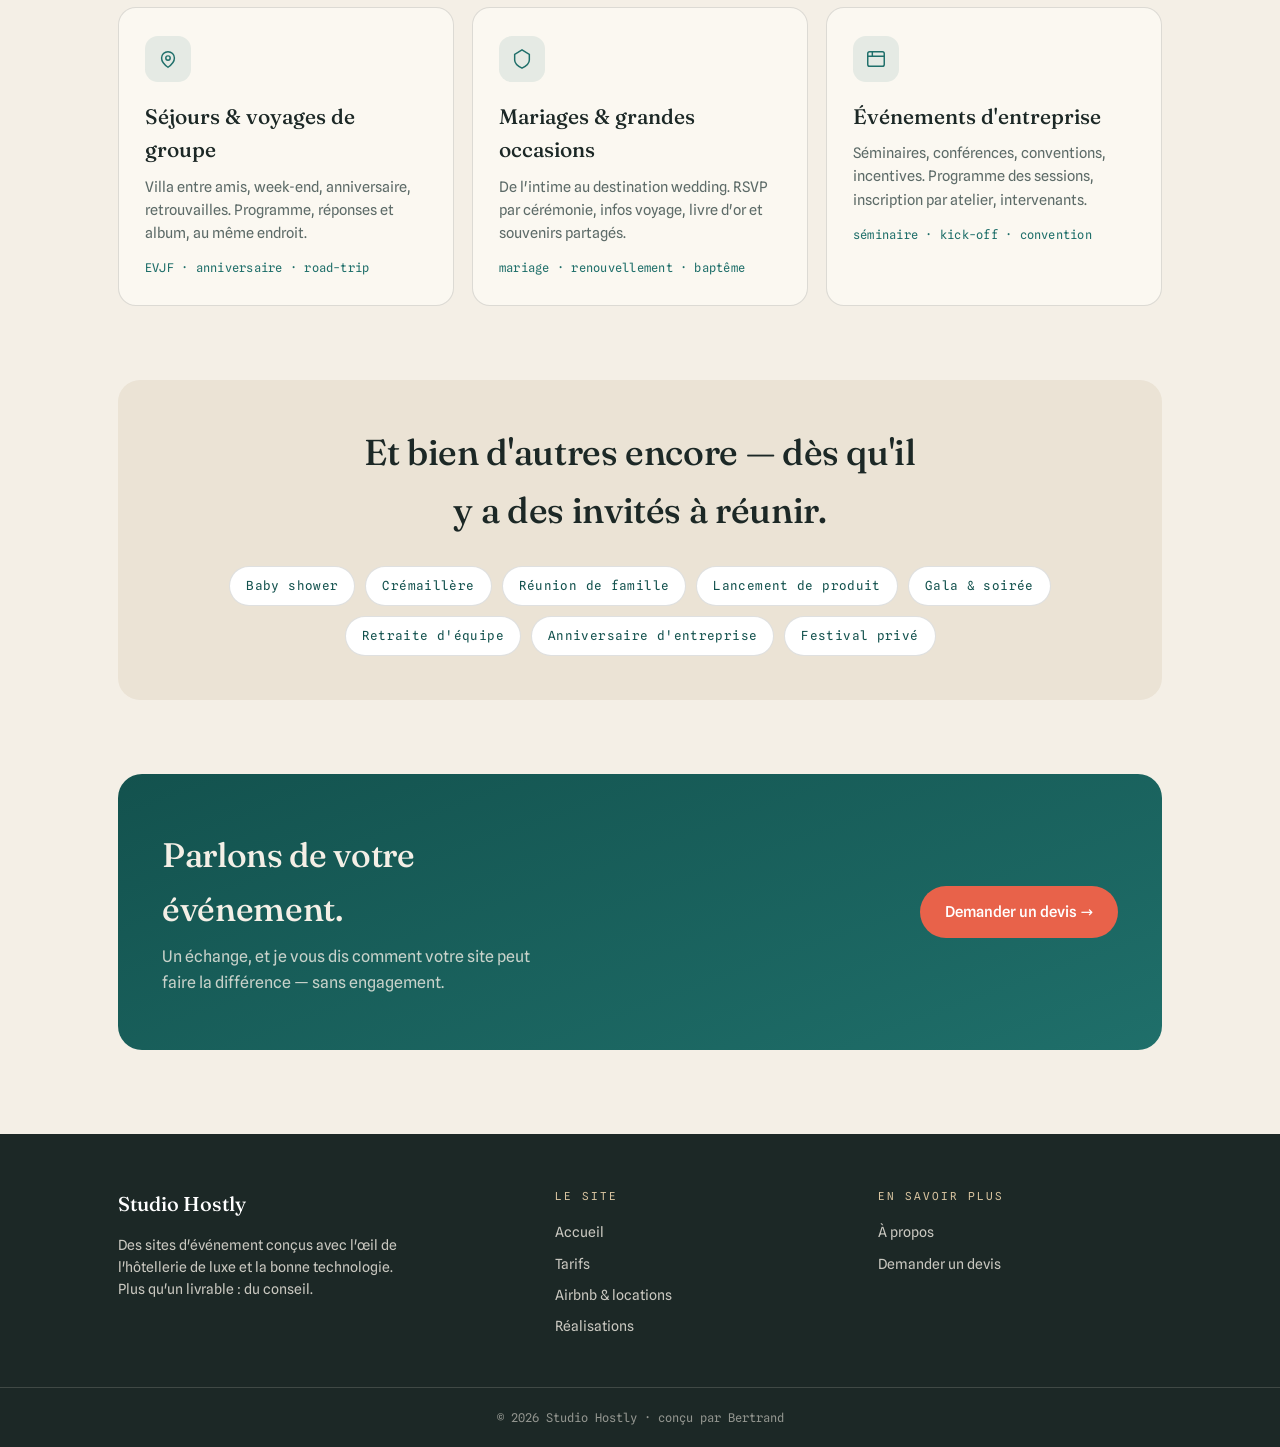
==== commit 769a6540: "Add language switch link to index.html" ====
--- a/index.html
+++ b/index.html
@@ -137,7 +137,7 @@
       <a href="airbnb.html">Airbnb &amp; locations</a>
       <a href="realisations.html">Réalisations</a>
       <a href="a-propos.html">À propos</a>
-      <a href="contact.html" class="nav-cta">Demander un devis</a>
+      <a href="en/index.html" class="lang-switch" style="font-family:'Spline Sans Mono',monospace;font-size:12px;letter-spacing:.08em">EN</a><a href="contact.html" class="nav-cta">Demander un devis</a>
     </div>
   </div>
 </nav>
--- a/assets/style.css
+++ b/assets/style.css
@@ -25,7 +25,7 @@
 }
 a{color:inherit;text-decoration:none}
 .wrap{max-width:1100px;margin:0 auto;padding:0 28px}
-.serif{font-family:'Fraunces',serif}
+.serif{font-family:'Fraunces',serif}h1,h2,h3,h4,h5,.sec-title{font-variant-ligatures:none;font-feature-settings:"liga" 0,"clig" 0,"dlig" 0,"calt" 0}
 .mono{font-family:'Spline Sans Mono',monospace}
 
 /* ---------- Nav ---------- */
